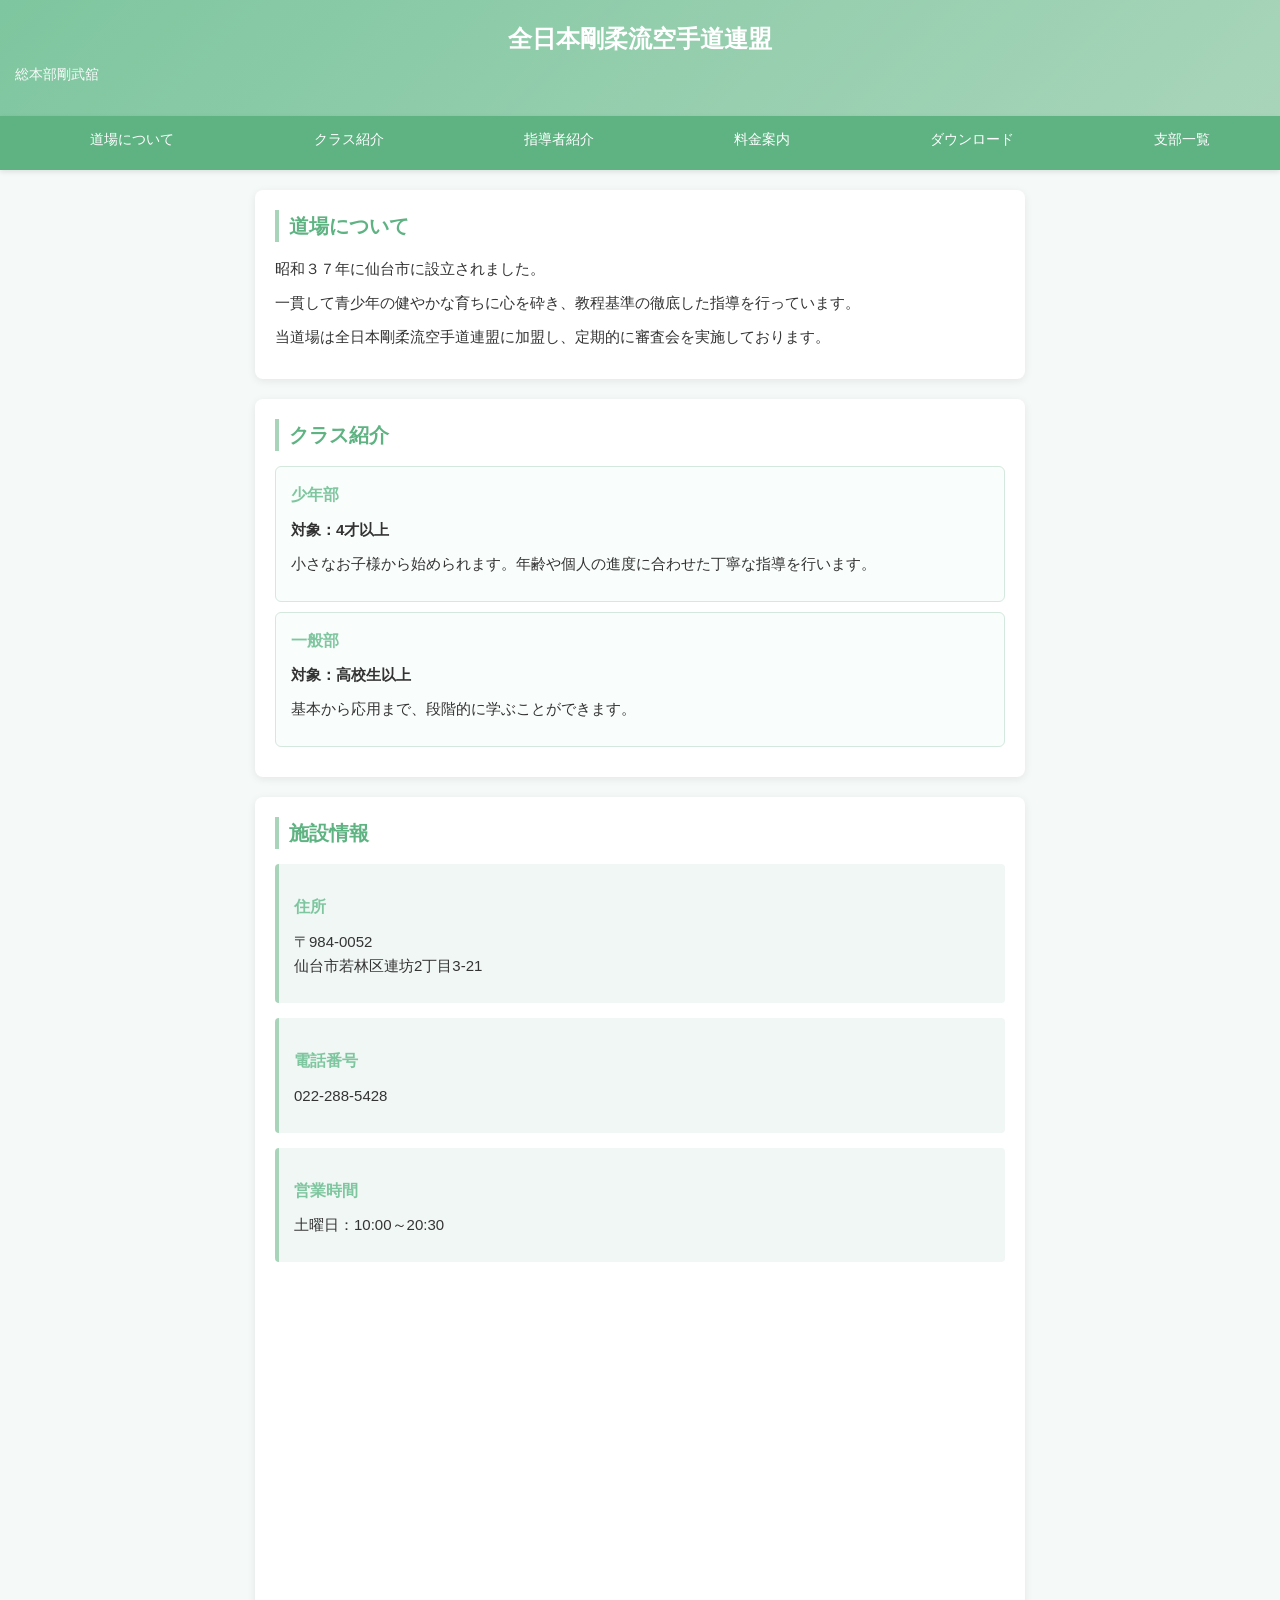
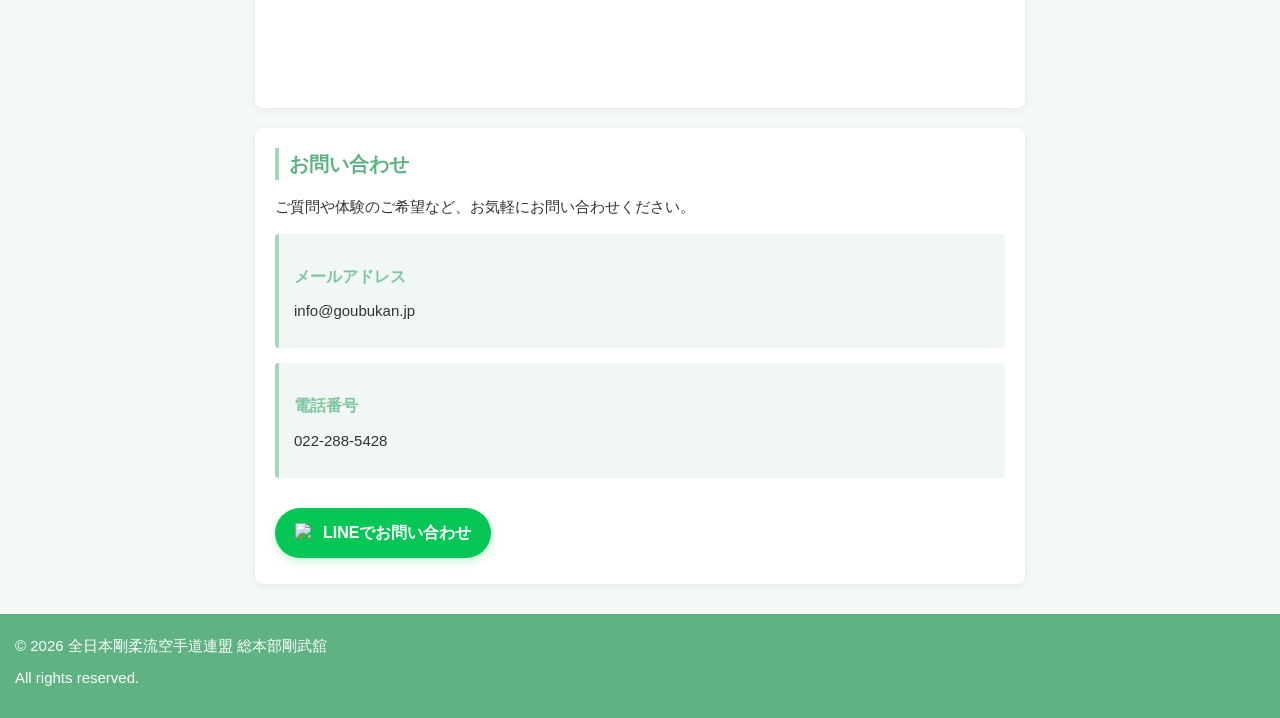
==== index.htm @ e51563cc "Replace the drift-prone Google embed with an OpenStreetMap embed at the dojo coordinates, without ne" ====
<!DOCTYPE html>
<html lang="ja">
<head>
    <meta charset="UTF-8">
    <meta name="viewport" content="width=device-width, initial-scale=1.0">
    <title>全日本剛柔流空手道連盟 総本部剛武舘</title>
    <style>
        * { margin: 0; padding: 0; box-sizing: border-box; }
        body { font-family: 'Segoe UI', 'Hiragino Sans', 'Noto Sans JP', sans-serif; line-height: 1.6; color: #333; background-color: #f5f9f7; }
        header { background: linear-gradient(135deg, #7ec69f 0%, #a8d5ba 100%); color: white; padding: 20px 15px; text-align: center; box-shadow: 0 2px 5px rgba(0,0,0,0.1); }
        header h1 { font-size: 24px; margin-bottom: 5px; font-weight: 600; }
        header p { font-size: 14px; opacity: 0.95; }
        nav { background-color: #5fb383; padding: 0; position: sticky; top: 0; z-index: 100; box-shadow: 0 2px 5px rgba(0,0,0,0.1); }
        nav ul { list-style: none; display: flex; justify-content: space-around; flex-wrap: wrap; }
        nav a { display: block; color: white; text-decoration: none; padding: 12px 15px; font-size: 14px; font-weight: 500; transition: background-color 0.3s ease; }
        nav a:hover { background-color: #4a9b6f; }
        main { max-width: 800px; margin: 20px auto; padding: 0 15px; }
        section { background: white; margin-bottom: 20px; padding: 20px; border-radius: 8px; box-shadow: 0 2px 8px rgba(0,0,0,0.08); }
        section h2 { color: #5fb383; margin-bottom: 15px; font-size: 20px; border-left: 4px solid #a8d5ba; padding-left: 10px; }
        section h3 { color: #7ec69f; margin-top: 15px; margin-bottom: 10px; font-size: 16px; }
        p { margin-bottom: 10px; text-align: justify; font-size: 15px; }
        ul { margin-left: 20px; margin-bottom: 15px; }
        li { margin-bottom: 8px; font-size: 15px; }
        .info-box { background-color: #f0f7f4; border-left: 4px solid #a8d5ba; padding: 15px; margin: 15px 0; border-radius: 4px; }
        .info-box strong { color: #5fb383; }
        .class-item { background-color: #f9fdfb; padding: 15px; margin-bottom: 10px; border-radius: 6px; border: 1px solid #d4e8dd; }
        .class-item h3 { margin-top: 0; }
        .btn-line {
            display: inline-flex;
            align-items: center;
            justify-content: center;
            gap: 8px;
            background-color: #06c755;
            color: white;
            text-decoration: none;
            font-weight: 700;
            padding: 12px 20px;
            border-radius: 999px;
            margin-top: 15px;
            box-shadow: 0 3px 10px rgba(6, 199, 85, 0.25);
        }
        .btn-line:hover { background-color: #04ad49; }
        .btn-line img { width: 20px; height: 20px; }
        .map-wrap { position: relative; padding-bottom: 56.25%; height: 0; overflow: hidden; margin-top: 12px; border-radius: 6px; }
        .map-wrap iframe { position: absolute; top: 0; left: 0; width: 100%; height: 100%; border: 0; }
        footer { background-color: #5fb383; color: white; text-align: center; padding: 20px 15px; margin-top: 30px; font-size: 13px; }
        footer p { margin-bottom: 8px; }
        a:focus, button:focus { outline: 2px solid #7ec69f; outline-offset: 2px; }
        @media (max-width: 600px) { header h1 { font-size: 18px; } nav a { padding: 10px 12px; font-size: 12px; } section { padding: 15px; } section h2 { font-size: 18px; } main { margin: 15px auto; } }
    </style>
</head>
<body>
    <header><h1>全日本剛柔流空手道連盟</h1><p>総本部剛武舘</p></header>
    <nav aria-label="メインナビゲーション"><ul>
        <li><a href="#about">道場について</a></li><li><a href="#classes">クラス紹介</a></li><li><a href="instructors.html">指導者紹介</a></li><li><a href="pricing.html">料金案内</a></li><li><a href="download.html">ダウンロード</a></li><li><a href="branches.html">支部一覧</a></li>
    </ul></nav>
    <main>
        <section id="about"><h2>道場について</h2><p>昭和３７年に仙台市に設立されました。</p><p>一貫して青少年の健やかな育ちに心を砕き、教程基準の徹底した指導を行っています。</p><p>当道場は全日本剛柔流空手道連盟に加盟し、定期的に審査会を実施しております。</p></section>
        <section id="classes"><h2>クラス紹介</h2><div class="class-item"><h3>少年部</h3><p><strong>対象：4才以上</strong></p><p>小さなお子様から始められます。年齢や個人の進度に合わせた丁寧な指導を行います。</p></div><div class="class-item"><h3>一般部</h3><p><strong>対象：高校生以上</strong></p><p>基本から応用まで、段階的に学ぶことができます。</p></div></section>
        <section id="info"><h2>施設情報</h2><div class="info-box"><h3>住所</h3><p>〒984-0052<br>仙台市若林区連坊2丁目3-21</p></div><div class="info-box"><h3>電話番号</h3><p>022-288-5428</p></div><div class="info-box"><h3>営業時間</h3><p>土曜日：10:00～20:30</p></div><div class="map-wrap"><iframe src="https://www.openstreetmap.org/export/embed.html?bbox=140.8865%2C38.2470%2C140.8980%2C38.2580&amp;layer=mapnik&amp;marker=38.252031%2C140.891762" style="border:0;" allowfullscreen="" loading="lazy" referrerpolicy="no-referrer-when-downgrade"></iframe></div></section>
        <section id="contact"><h2>お問い合わせ</h2><p>ご質問や体験のご希望など、お気軽にお問い合わせください。</p><div class="info-box"><h3>メールアドレス</h3><p>info@goubukan.jp</p></div><div class="info-box"><h3>電話番号</h3><p>022-288-5428</p></div><a class="btn-line" href="https://lin.ee/IbYzxVE" target="_blank" rel="noopener noreferrer"><img src="https://d.line-scdn.net/r/web/social/line_lp/line_logo_512.png" alt="LINE">LINEでお問い合わせ</a></section>
    </main>
    <footer><p>&copy; 2026 全日本剛柔流空手道連盟 総本部剛武舘</p><p>All rights reserved.</p></footer>
</body>
</html>
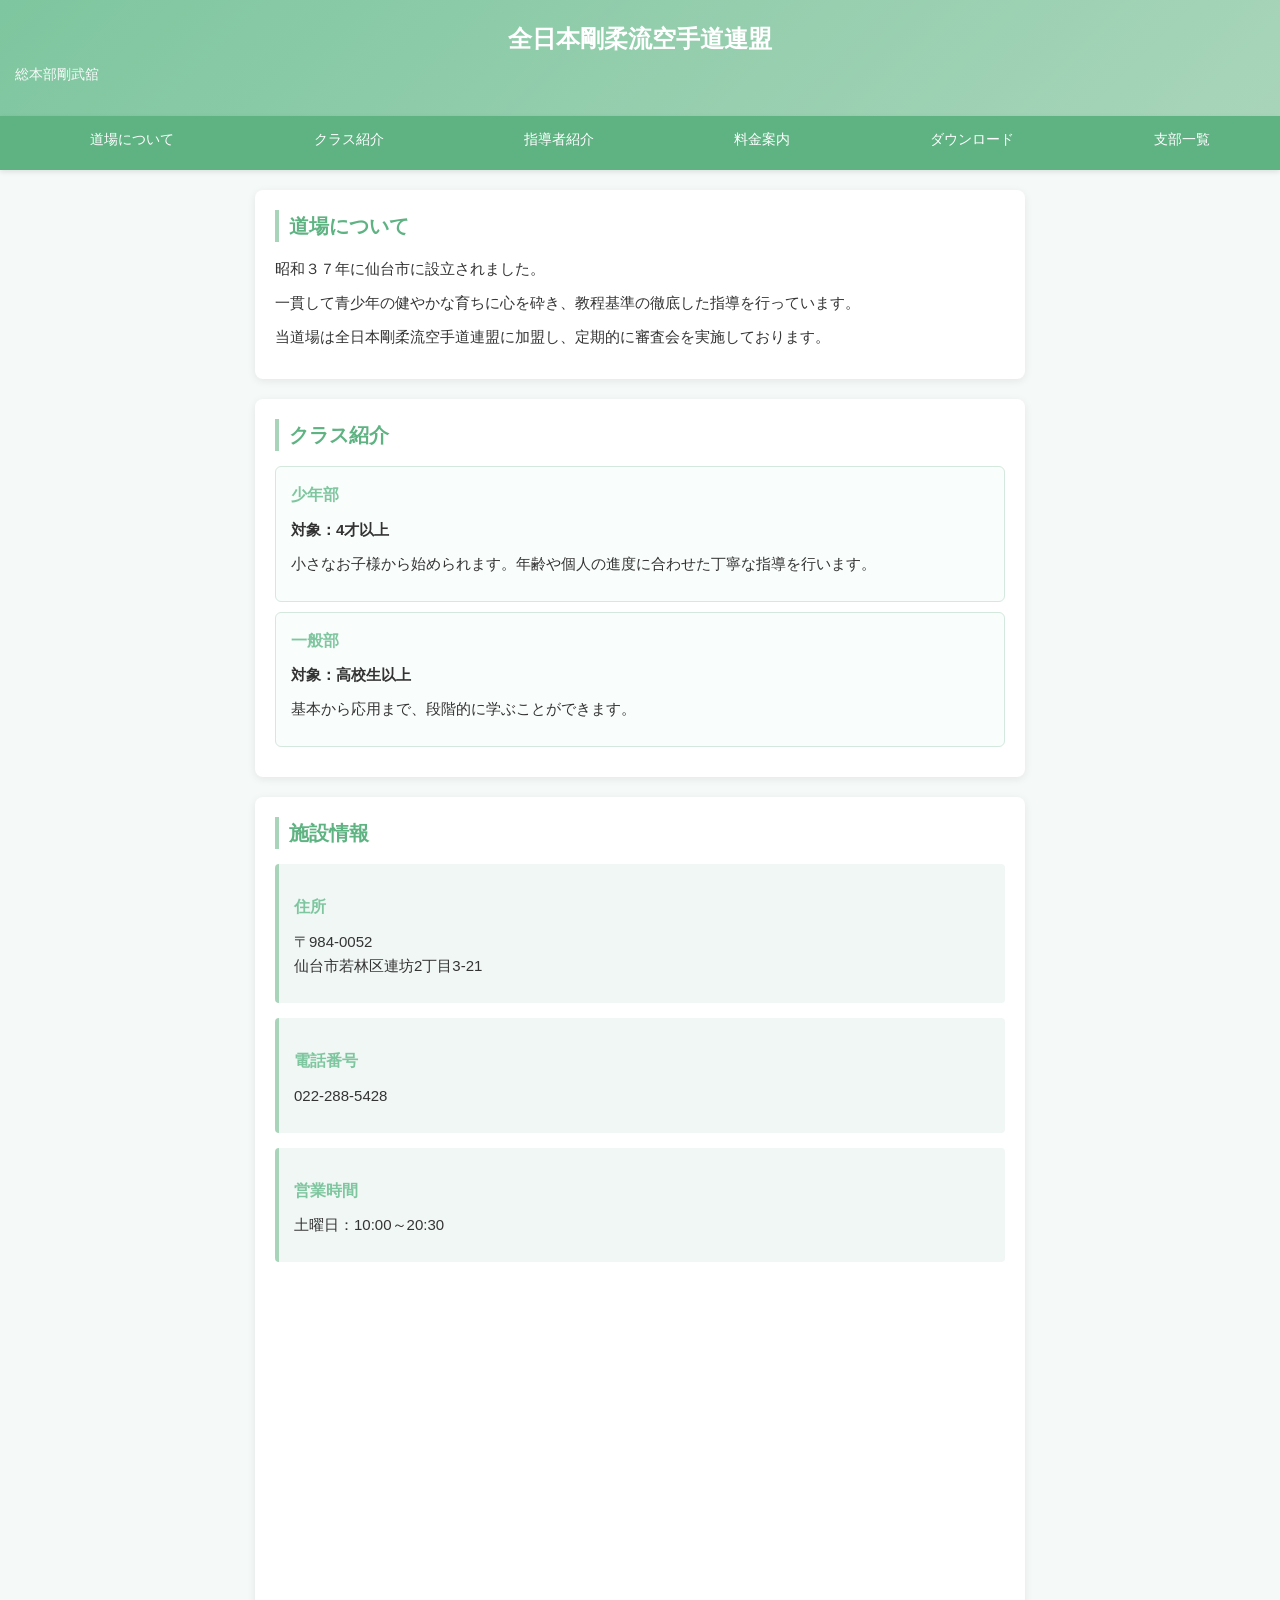
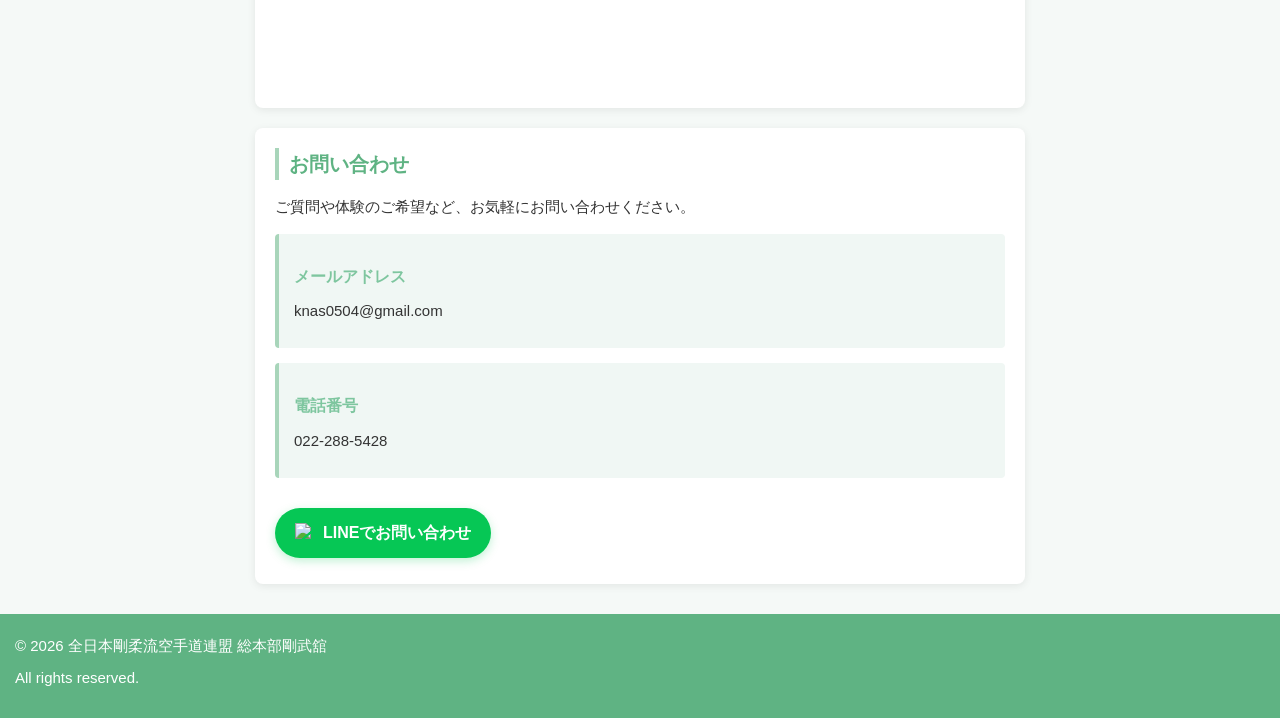
==== commit 2cf75c87: "Fix the contact email address to knas0504@gmail.com in the dojo website" ====
--- a/index.htm
+++ b/index.htm
@@ -58,7 +58,7 @@
         <section id="about"><h2>道場について</h2><p>昭和３７年に仙台市に設立されました。</p><p>一貫して青少年の健やかな育ちに心を砕き、教程基準の徹底した指導を行っています。</p><p>当道場は全日本剛柔流空手道連盟に加盟し、定期的に審査会を実施しております。</p></section>
         <section id="classes"><h2>クラス紹介</h2><div class="class-item"><h3>少年部</h3><p><strong>対象：4才以上</strong></p><p>小さなお子様から始められます。年齢や個人の進度に合わせた丁寧な指導を行います。</p></div><div class="class-item"><h3>一般部</h3><p><strong>対象：高校生以上</strong></p><p>基本から応用まで、段階的に学ぶことができます。</p></div></section>
         <section id="info"><h2>施設情報</h2><div class="info-box"><h3>住所</h3><p>〒984-0052<br>仙台市若林区連坊2丁目3-21</p></div><div class="info-box"><h3>電話番号</h3><p>022-288-5428</p></div><div class="info-box"><h3>営業時間</h3><p>土曜日：10:00～20:30</p></div><div class="map-wrap"><iframe src="https://www.openstreetmap.org/export/embed.html?bbox=140.8865%2C38.2470%2C140.8980%2C38.2580&amp;layer=mapnik&amp;marker=38.252031%2C140.891762" style="border:0;" allowfullscreen="" loading="lazy" referrerpolicy="no-referrer-when-downgrade"></iframe></div></section>
-        <section id="contact"><h2>お問い合わせ</h2><p>ご質問や体験のご希望など、お気軽にお問い合わせください。</p><div class="info-box"><h3>メールアドレス</h3><p>info@goubukan.jp</p></div><div class="info-box"><h3>電話番号</h3><p>022-288-5428</p></div><a class="btn-line" href="https://lin.ee/IbYzxVE" target="_blank" rel="noopener noreferrer"><img src="https://d.line-scdn.net/r/web/social/line_lp/line_logo_512.png" alt="LINE">LINEでお問い合わせ</a></section>
+        <section id="contact"><h2>お問い合わせ</h2><p>ご質問や体験のご希望など、お気軽にお問い合わせください。</p><div class="info-box"><h3>メールアドレス</h3><p>knas0504@gmail.com</p></div><div class="info-box"><h3>電話番号</h3><p>022-288-5428</p></div><a class="btn-line" href="https://lin.ee/IbYzxVE" target="_blank" rel="noopener noreferrer"><img src="https://d.line-scdn.net/r/web/social/line_lp/line_logo_512.png" alt="LINE">LINEでお問い合わせ</a></section>
     </main>
     <footer><p>&copy; 2026 全日本剛柔流空手道連盟 総本部剛武舘</p><p>All rights reserved.</p></footer>
 </body>
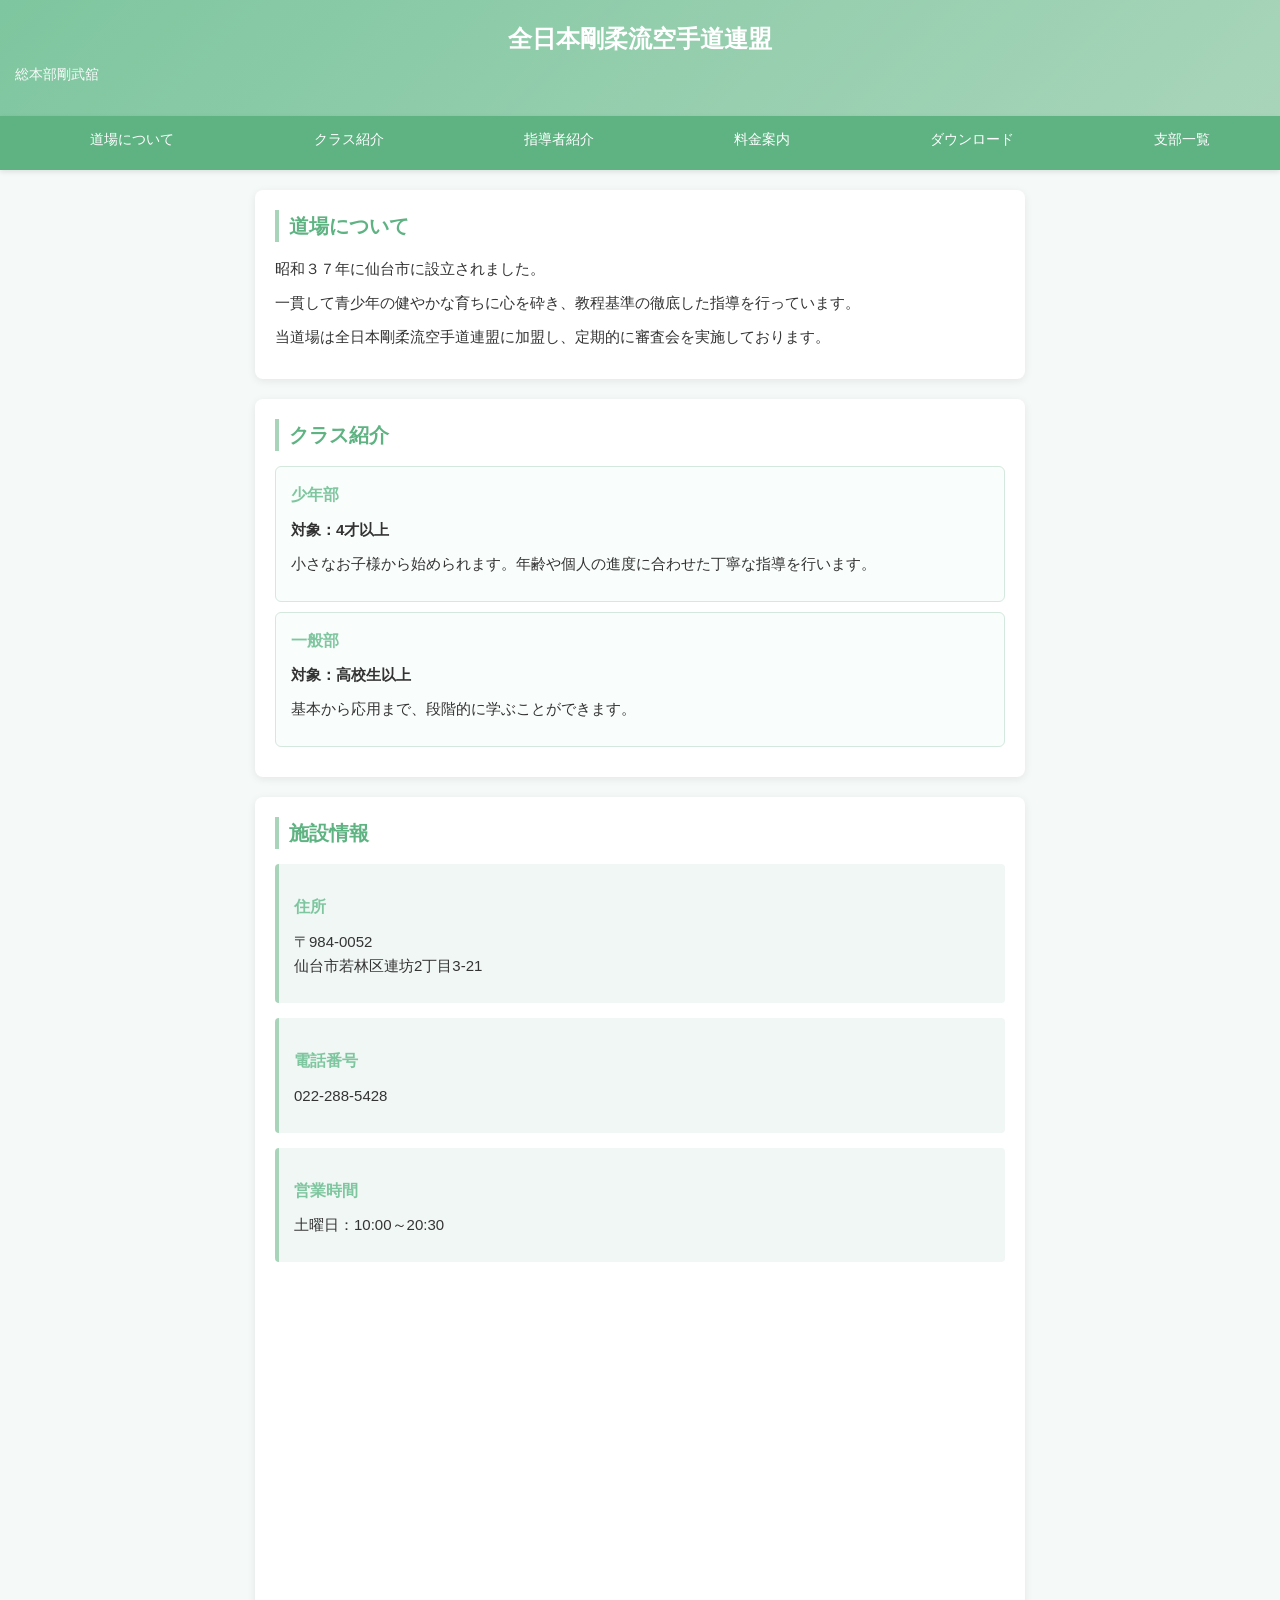
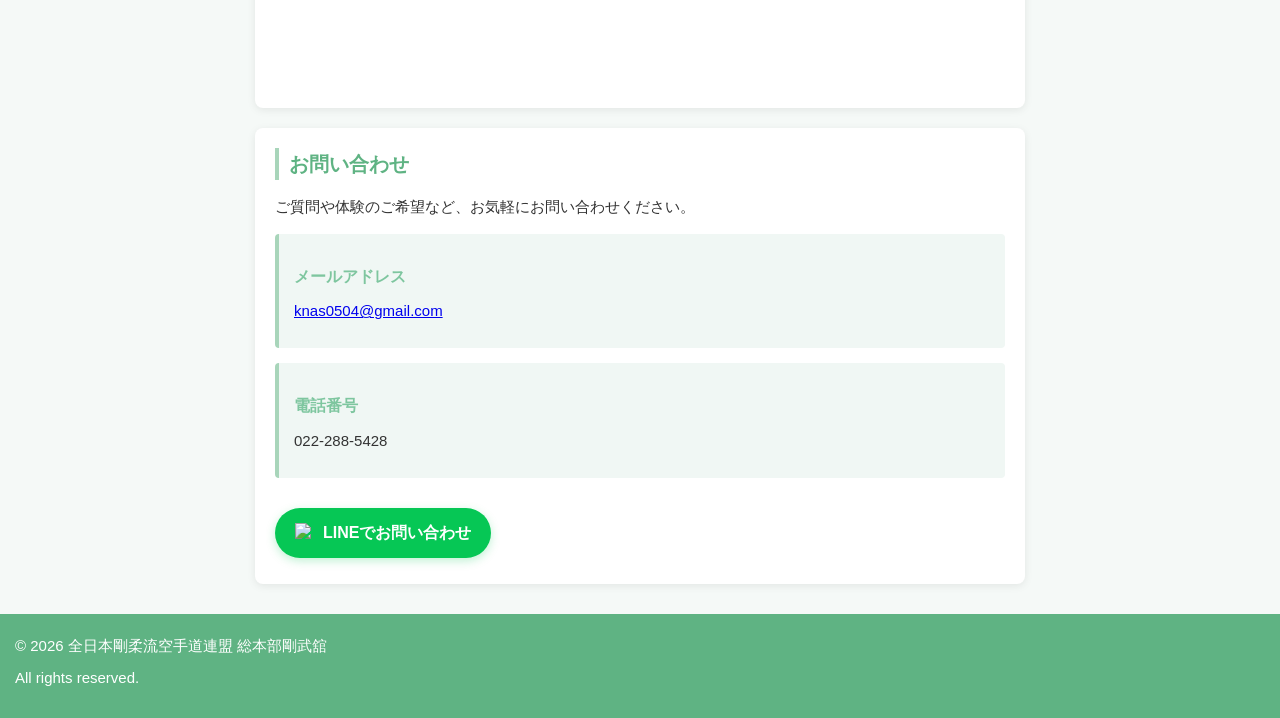
==== commit 9bb5fba2: "Turn the contact email into a mailto link so the user's default mail app opens on any device" ====
--- a/index.htm
+++ b/index.htm
@@ -58,7 +58,7 @@
         <section id="about"><h2>道場について</h2><p>昭和３７年に仙台市に設立されました。</p><p>一貫して青少年の健やかな育ちに心を砕き、教程基準の徹底した指導を行っています。</p><p>当道場は全日本剛柔流空手道連盟に加盟し、定期的に審査会を実施しております。</p></section>
         <section id="classes"><h2>クラス紹介</h2><div class="class-item"><h3>少年部</h3><p><strong>対象：4才以上</strong></p><p>小さなお子様から始められます。年齢や個人の進度に合わせた丁寧な指導を行います。</p></div><div class="class-item"><h3>一般部</h3><p><strong>対象：高校生以上</strong></p><p>基本から応用まで、段階的に学ぶことができます。</p></div></section>
         <section id="info"><h2>施設情報</h2><div class="info-box"><h3>住所</h3><p>〒984-0052<br>仙台市若林区連坊2丁目3-21</p></div><div class="info-box"><h3>電話番号</h3><p>022-288-5428</p></div><div class="info-box"><h3>営業時間</h3><p>土曜日：10:00～20:30</p></div><div class="map-wrap"><iframe src="https://www.openstreetmap.org/export/embed.html?bbox=140.8865%2C38.2470%2C140.8980%2C38.2580&amp;layer=mapnik&amp;marker=38.252031%2C140.891762" style="border:0;" allowfullscreen="" loading="lazy" referrerpolicy="no-referrer-when-downgrade"></iframe></div></section>
-        <section id="contact"><h2>お問い合わせ</h2><p>ご質問や体験のご希望など、お気軽にお問い合わせください。</p><div class="info-box"><h3>メールアドレス</h3><p>knas0504@gmail.com</p></div><div class="info-box"><h3>電話番号</h3><p>022-288-5428</p></div><a class="btn-line" href="https://lin.ee/IbYzxVE" target="_blank" rel="noopener noreferrer"><img src="https://d.line-scdn.net/r/web/social/line_lp/line_logo_512.png" alt="LINE">LINEでお問い合わせ</a></section>
+        <section id="contact"><h2>お問い合わせ</h2><p>ご質問や体験のご希望など、お気軽にお問い合わせください。</p><div class="info-box"><h3>メールアドレス</h3><p><a href="mailto:knas0504@gmail.com">knas0504@gmail.com</a></p></div><div class="info-box"><h3>電話番号</h3><p>022-288-5428</p></div><a class="btn-line" href="https://lin.ee/IbYzxVE" target="_blank" rel="noopener noreferrer"><img src="https://d.line-scdn.net/r/web/social/line_lp/line_logo_512.png" alt="LINE">LINEでお問い合わせ</a></section>
     </main>
     <footer><p>&copy; 2026 全日本剛柔流空手道連盟 総本部剛武舘</p><p>All rights reserved.</p></footer>
 </body>
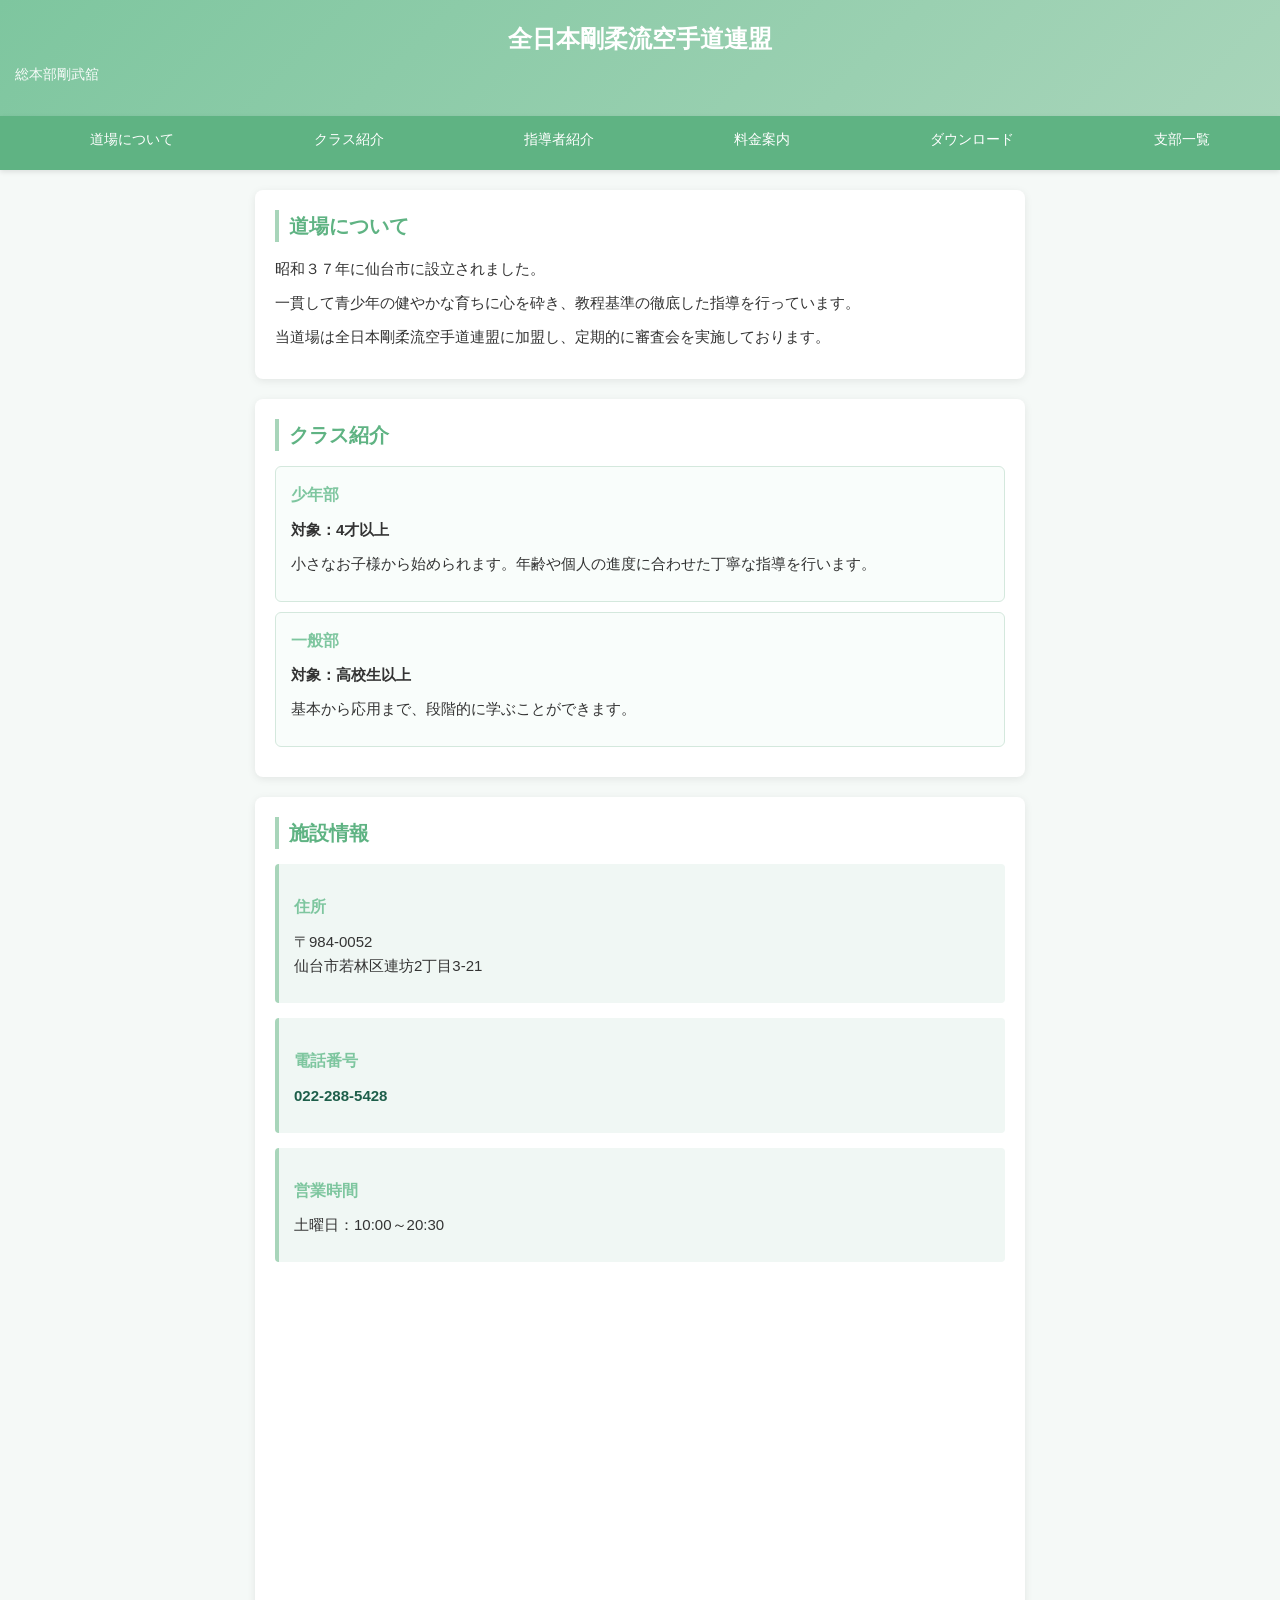
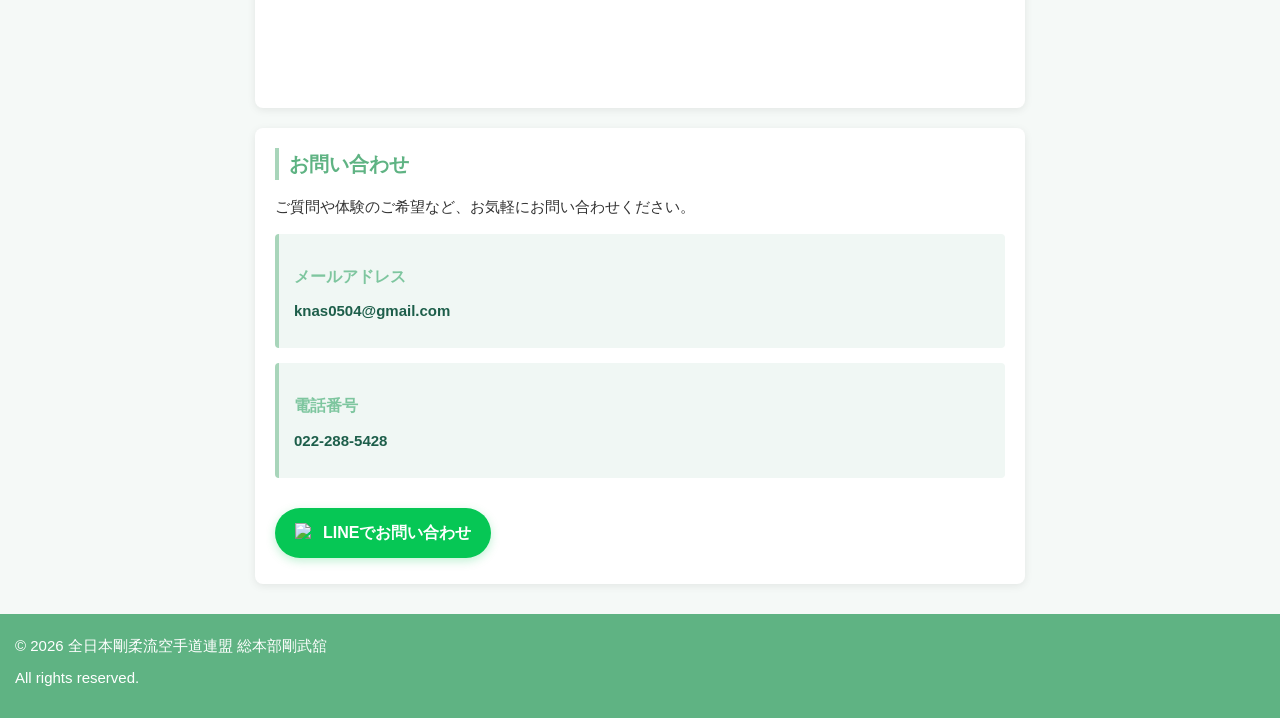
==== commit 89b7d221: "Convert contact details to clickable tel and mail links and polish the contact section styling" ====
--- a/index.htm
+++ b/index.htm
@@ -23,6 +23,8 @@
         li { margin-bottom: 8px; font-size: 15px; }
         .info-box { background-color: #f0f7f4; border-left: 4px solid #a8d5ba; padding: 15px; margin: 15px 0; border-radius: 4px; }
         .info-box strong { color: #5fb383; }
+        .contact-link { color: #1d5e4a; text-decoration: none; font-weight: 600; }
+        .contact-link:hover { text-decoration: underline; }
         .class-item { background-color: #f9fdfb; padding: 15px; margin-bottom: 10px; border-radius: 6px; border: 1px solid #d4e8dd; }
         .class-item h3 { margin-top: 0; }
         .btn-line {
@@ -57,8 +59,8 @@
     <main>
         <section id="about"><h2>道場について</h2><p>昭和３７年に仙台市に設立されました。</p><p>一貫して青少年の健やかな育ちに心を砕き、教程基準の徹底した指導を行っています。</p><p>当道場は全日本剛柔流空手道連盟に加盟し、定期的に審査会を実施しております。</p></section>
         <section id="classes"><h2>クラス紹介</h2><div class="class-item"><h3>少年部</h3><p><strong>対象：4才以上</strong></p><p>小さなお子様から始められます。年齢や個人の進度に合わせた丁寧な指導を行います。</p></div><div class="class-item"><h3>一般部</h3><p><strong>対象：高校生以上</strong></p><p>基本から応用まで、段階的に学ぶことができます。</p></div></section>
-        <section id="info"><h2>施設情報</h2><div class="info-box"><h3>住所</h3><p>〒984-0052<br>仙台市若林区連坊2丁目3-21</p></div><div class="info-box"><h3>電話番号</h3><p>022-288-5428</p></div><div class="info-box"><h3>営業時間</h3><p>土曜日：10:00～20:30</p></div><div class="map-wrap"><iframe src="https://www.openstreetmap.org/export/embed.html?bbox=140.8865%2C38.2470%2C140.8980%2C38.2580&amp;layer=mapnik&amp;marker=38.252031%2C140.891762" style="border:0;" allowfullscreen="" loading="lazy" referrerpolicy="no-referrer-when-downgrade"></iframe></div></section>
-        <section id="contact"><h2>お問い合わせ</h2><p>ご質問や体験のご希望など、お気軽にお問い合わせください。</p><div class="info-box"><h3>メールアドレス</h3><p><a href="mailto:knas0504@gmail.com">knas0504@gmail.com</a></p></div><div class="info-box"><h3>電話番号</h3><p>022-288-5428</p></div><a class="btn-line" href="https://lin.ee/IbYzxVE" target="_blank" rel="noopener noreferrer"><img src="https://d.line-scdn.net/r/web/social/line_lp/line_logo_512.png" alt="LINE">LINEでお問い合わせ</a></section>
+        <section id="info"><h2>施設情報</h2><div class="info-box"><h3>住所</h3><p>〒984-0052<br>仙台市若林区連坊2丁目3-21</p></div><div class="info-box"><h3>電話番号</h3><p><a class="contact-link" href="tel:0222885428">022-288-5428</a></p></div><div class="info-box"><h3>営業時間</h3><p>土曜日：10:00～20:30</p></div><div class="map-wrap"><iframe src="https://www.openstreetmap.org/export/embed.html?bbox=140.8865%2C38.2470%2C140.8980%2C38.2580&amp;layer=mapnik&amp;marker=38.252031%2C140.891762" style="border:0;" allowfullscreen="" loading="lazy" referrerpolicy="no-referrer-when-downgrade"></iframe></div></section>
+        <section id="contact"><h2>お問い合わせ</h2><p>ご質問や体験のご希望など、お気軽にお問い合わせください。</p><div class="info-box"><h3>メールアドレス</h3><p><a class="contact-link" href="mailto:knas0504@gmail.com">knas0504@gmail.com</a></p></div><div class="info-box"><h3>電話番号</h3><p><a class="contact-link" href="tel:0222885428">022-288-5428</a></p></div><a class="btn-line" href="https://lin.ee/IbYzxVE" target="_blank" rel="noopener noreferrer"><img src="https://d.line-scdn.net/r/web/social/line_lp/line_logo_512.png" alt="LINE">LINEでお問い合わせ</a></section>
     </main>
     <footer><p>&copy; 2026 全日本剛柔流空手道連盟 総本部剛武舘</p><p>All rights reserved.</p></footer>
 </body>
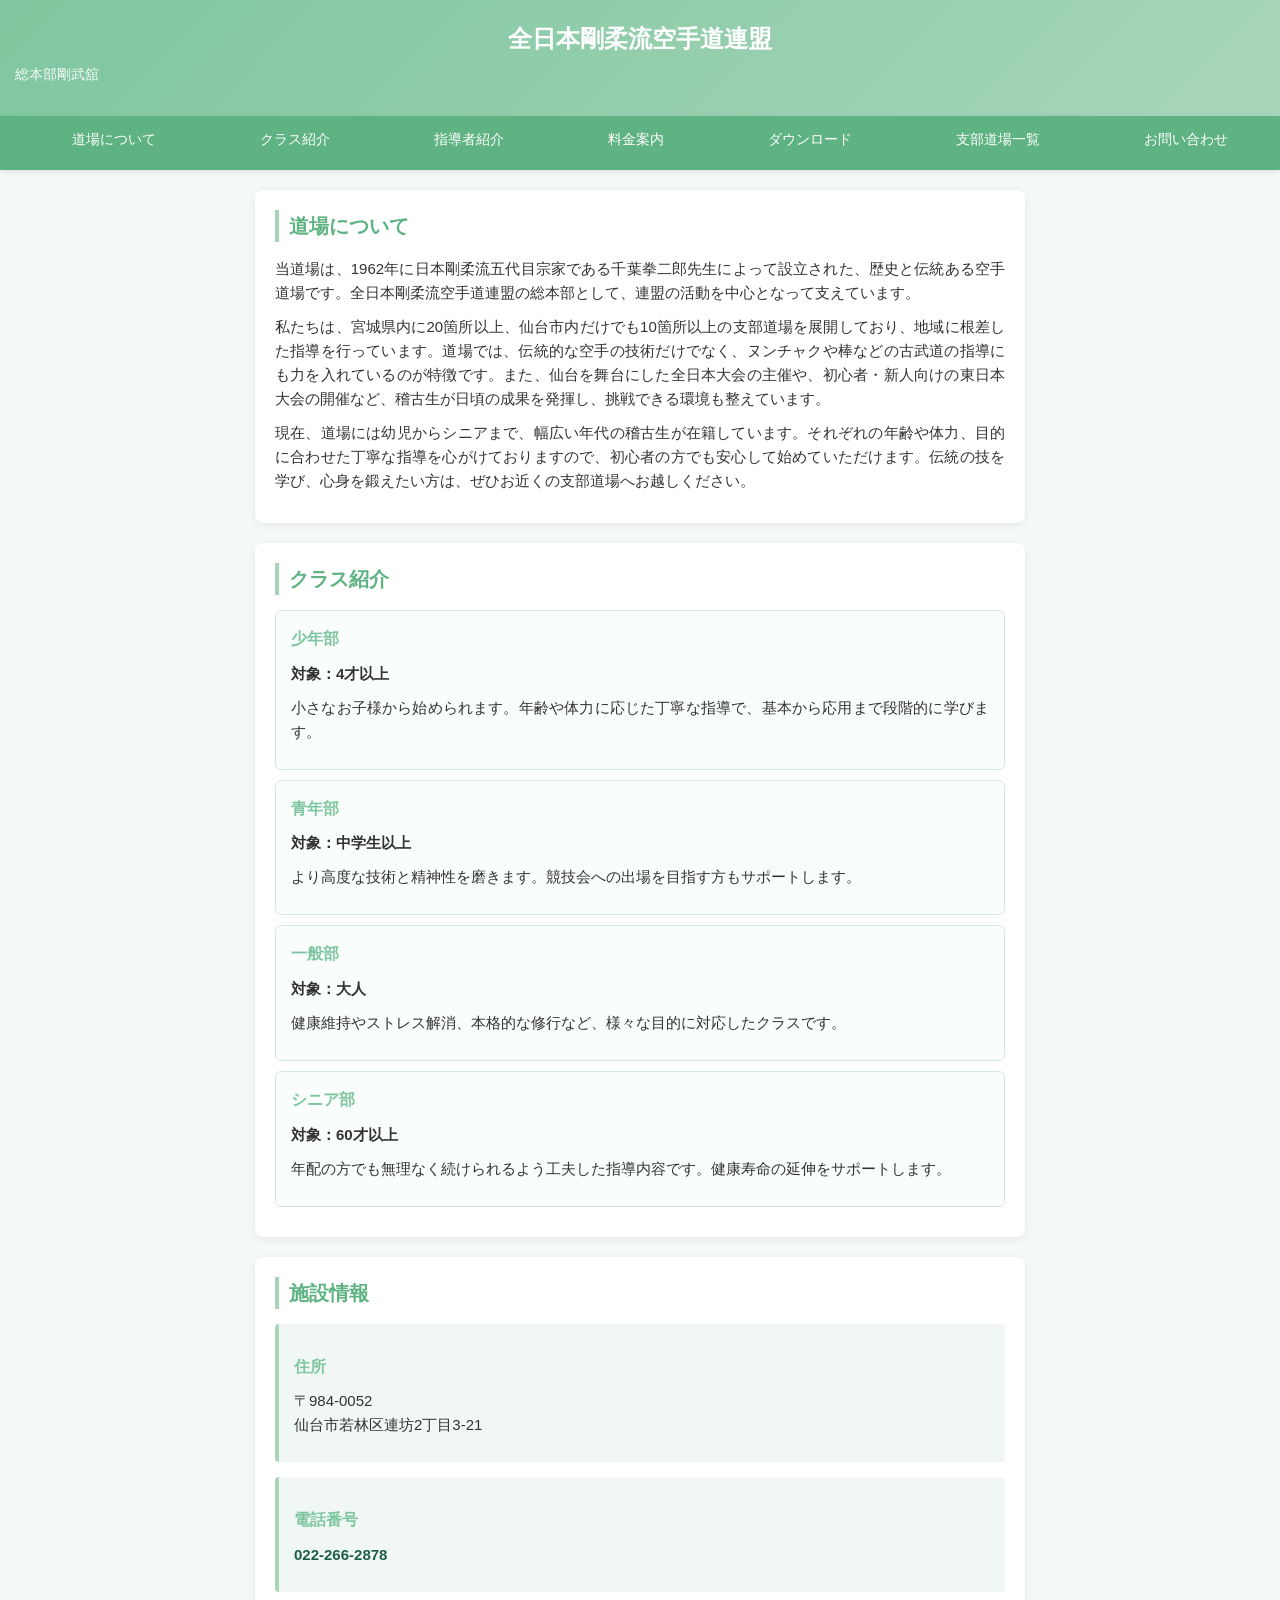
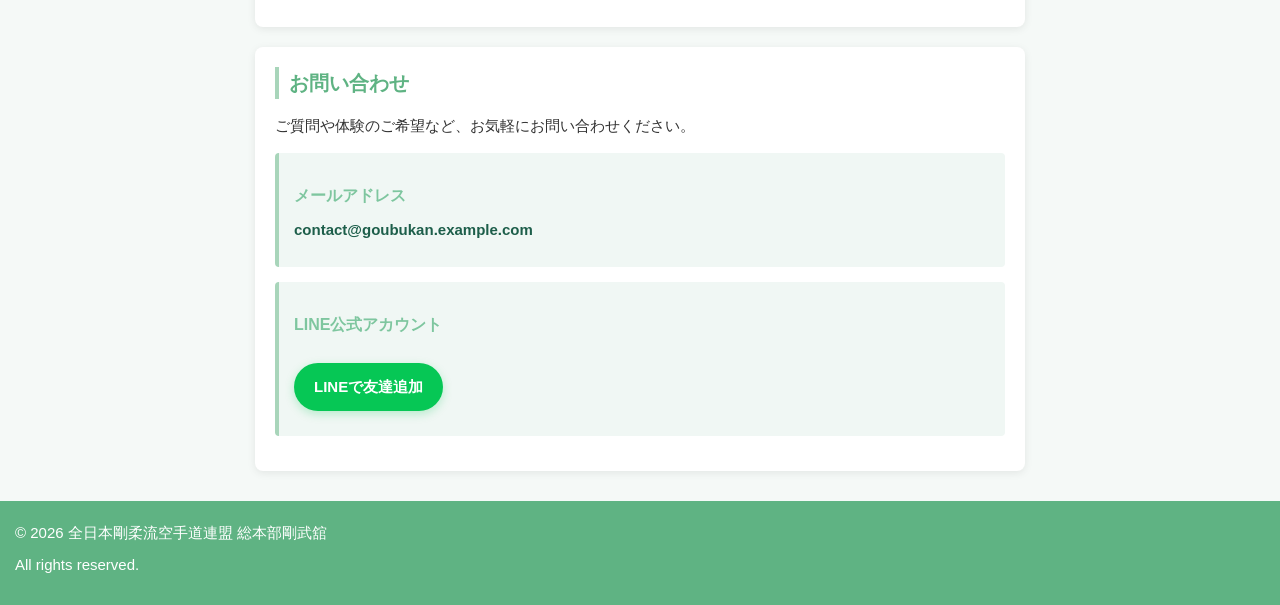
==== commit e1abd166: "Replace the dojo introduction copy with the requested historical and branch overview text" ====
--- a/index.htm
+++ b/index.htm
@@ -54,14 +54,14 @@
 <body>
     <header><h1>全日本剛柔流空手道連盟</h1><p>総本部剛武舘</p></header>
     <nav aria-label="メインナビゲーション"><ul>
-        <li><a href="#about">道場について</a></li><li><a href="#classes">クラス紹介</a></li><li><a href="instructors.html">指導者紹介</a></li><li><a href="pricing.html">料金案内</a></li><li><a href="download.html">ダウンロード</a></li><li><a href="branches.html">支部一覧</a></li>
+        <li><a href="#about">道場について</a></li><li><a href="#classes">クラス紹介</a></li><li><a href="instructors.html">指導者紹介</a></li><li><a href="pricing.html">料金案内</a></li><li><a href="download.html">ダウンロード</a></li><li><a href="branches.html">支部道場一覧</a></li><li><a href="#contact">お問い合わせ</a></li>
     </ul></nav>
     <main>
-        <section id="about"><h2>道場について</h2><p>昭和３７年に仙台市に設立されました。</p><p>一貫して青少年の健やかな育ちに心を砕き、教程基準の徹底した指導を行っています。</p><p>当道場は全日本剛柔流空手道連盟に加盟し、定期的に審査会を実施しております。</p></section>
-        <section id="classes"><h2>クラス紹介</h2><div class="class-item"><h3>少年部</h3><p><strong>対象：4才以上</strong></p><p>小さなお子様から始められます。年齢や個人の進度に合わせた丁寧な指導を行います。</p></div><div class="class-item"><h3>一般部</h3><p><strong>対象：高校生以上</strong></p><p>基本から応用まで、段階的に学ぶことができます。</p></div></section>
-        <section id="info"><h2>施設情報</h2><div class="info-box"><h3>住所</h3><p>〒984-0052<br>仙台市若林区連坊2丁目3-21</p></div><div class="info-box"><h3>電話番号</h3><p><a class="contact-link" href="tel:0222885428">022-288-5428</a></p></div><div class="info-box"><h3>営業時間</h3><p>土曜日：10:00～20:30</p></div><div class="map-wrap"><iframe src="https://www.openstreetmap.org/export/embed.html?bbox=140.8865%2C38.2470%2C140.8980%2C38.2580&amp;layer=mapnik&amp;marker=38.252031%2C140.891762" style="border:0;" allowfullscreen="" loading="lazy" referrerpolicy="no-referrer-when-downgrade"></iframe></div></section>
-        <section id="contact"><h2>お問い合わせ</h2><p>ご質問や体験のご希望など、お気軽にお問い合わせください。</p><div class="info-box"><h3>メールアドレス</h3><p><a class="contact-link" href="mailto:knas0504@gmail.com">knas0504@gmail.com</a></p></div><div class="info-box"><h3>電話番号</h3><p><a class="contact-link" href="tel:0222885428">022-288-5428</a></p></div><a class="btn-line" href="https://lin.ee/IbYzxVE" target="_blank" rel="noopener noreferrer"><img src="https://d.line-scdn.net/r/web/social/line_lp/line_logo_512.png" alt="LINE">LINEでお問い合わせ</a></section>
+        <section id="about"><h2>道場について</h2><p>当道場は、1962年に日本剛柔流五代目宗家である千葉拳二郎先生によって設立された、歴史と伝統ある空手道場です。全日本剛柔流空手道連盟の総本部として、連盟の活動を中心となって支えています。</p><p>私たちは、宮城県内に20箇所以上、仙台市内だけでも10箇所以上の支部道場を展開しており、地域に根差した指導を行っています。道場では、伝統的な空手の技術だけでなく、ヌンチャクや棒などの古武道の指導にも力を入れているのが特徴です。また、仙台を舞台にした全日本大会の主催や、初心者・新人向けの東日本大会の開催など、稽古生が日頃の成果を発揮し、挑戦できる環境も整えています。</p><p>現在、道場には幼児からシニアまで、幅広い年代の稽古生が在籍しています。それぞれの年齢や体力、目的に合わせた丁寧な指導を心がけておりますので、初心者の方でも安心して始めていただけます。伝統の技を学び、心身を鍛えたい方は、ぜひお近くの支部道場へお越しください。</p></section>
+        <section id="classes"><h2>クラス紹介</h2><div class="class-item"><h3>少年部</h3><p><strong>対象：4才以上</strong></p><p>小さなお子様から始められます。年齢や体力に応じた丁寧な指導で、基本から応用まで段階的に学びます。</p></div><div class="class-item"><h3>青年部</h3><p><strong>対象：中学生以上</strong></p><p>より高度な技術と精神性を磨きます。競技会への出場を目指す方もサポートします。</p></div><div class="class-item"><h3>一般部</h3><p><strong>対象：大人</strong></p><p>健康維持やストレス解消、本格的な修行など、様々な目的に対応したクラスです。</p></div><div class="class-item"><h3>シニア部</h3><p><strong>対象：60才以上</strong></p><p>年配の方でも無理なく続けられるよう工夫した指導内容です。健康寿命の延伸をサポートします。</p></div></section>
+        <section id="info"><h2>施設情報</h2><div class="info-box"><h3>住所</h3><p>〒984-0052<br>仙台市若林区連坊2丁目3-21</p></div><div class="info-box"><h3>電話番号</h3><p><a href="tel:022-266-2878" class="contact-link">022-266-2878</a></p></div></section>
+        <section id="contact"><h2>お問い合わせ</h2><p>ご質問や体験のご希望など、お気軽にお問い合わせください。</p><div class="info-box"><h3>メールアドレス</h3><p><a href="mailto:contact@goubukan.example.com" class="contact-link">contact@goubukan.example.com</a></p></div><div class="info-box"><h3>LINE公式アカウント</h3><p><a href="https://line.me/R/ti/p/@example" class="btn-line">LINEで友達追加</a></p></div></section>
     </main>
     <footer><p>&copy; 2026 全日本剛柔流空手道連盟 総本部剛武舘</p><p>All rights reserved.</p></footer>
 </body>
-</html>
+</html>
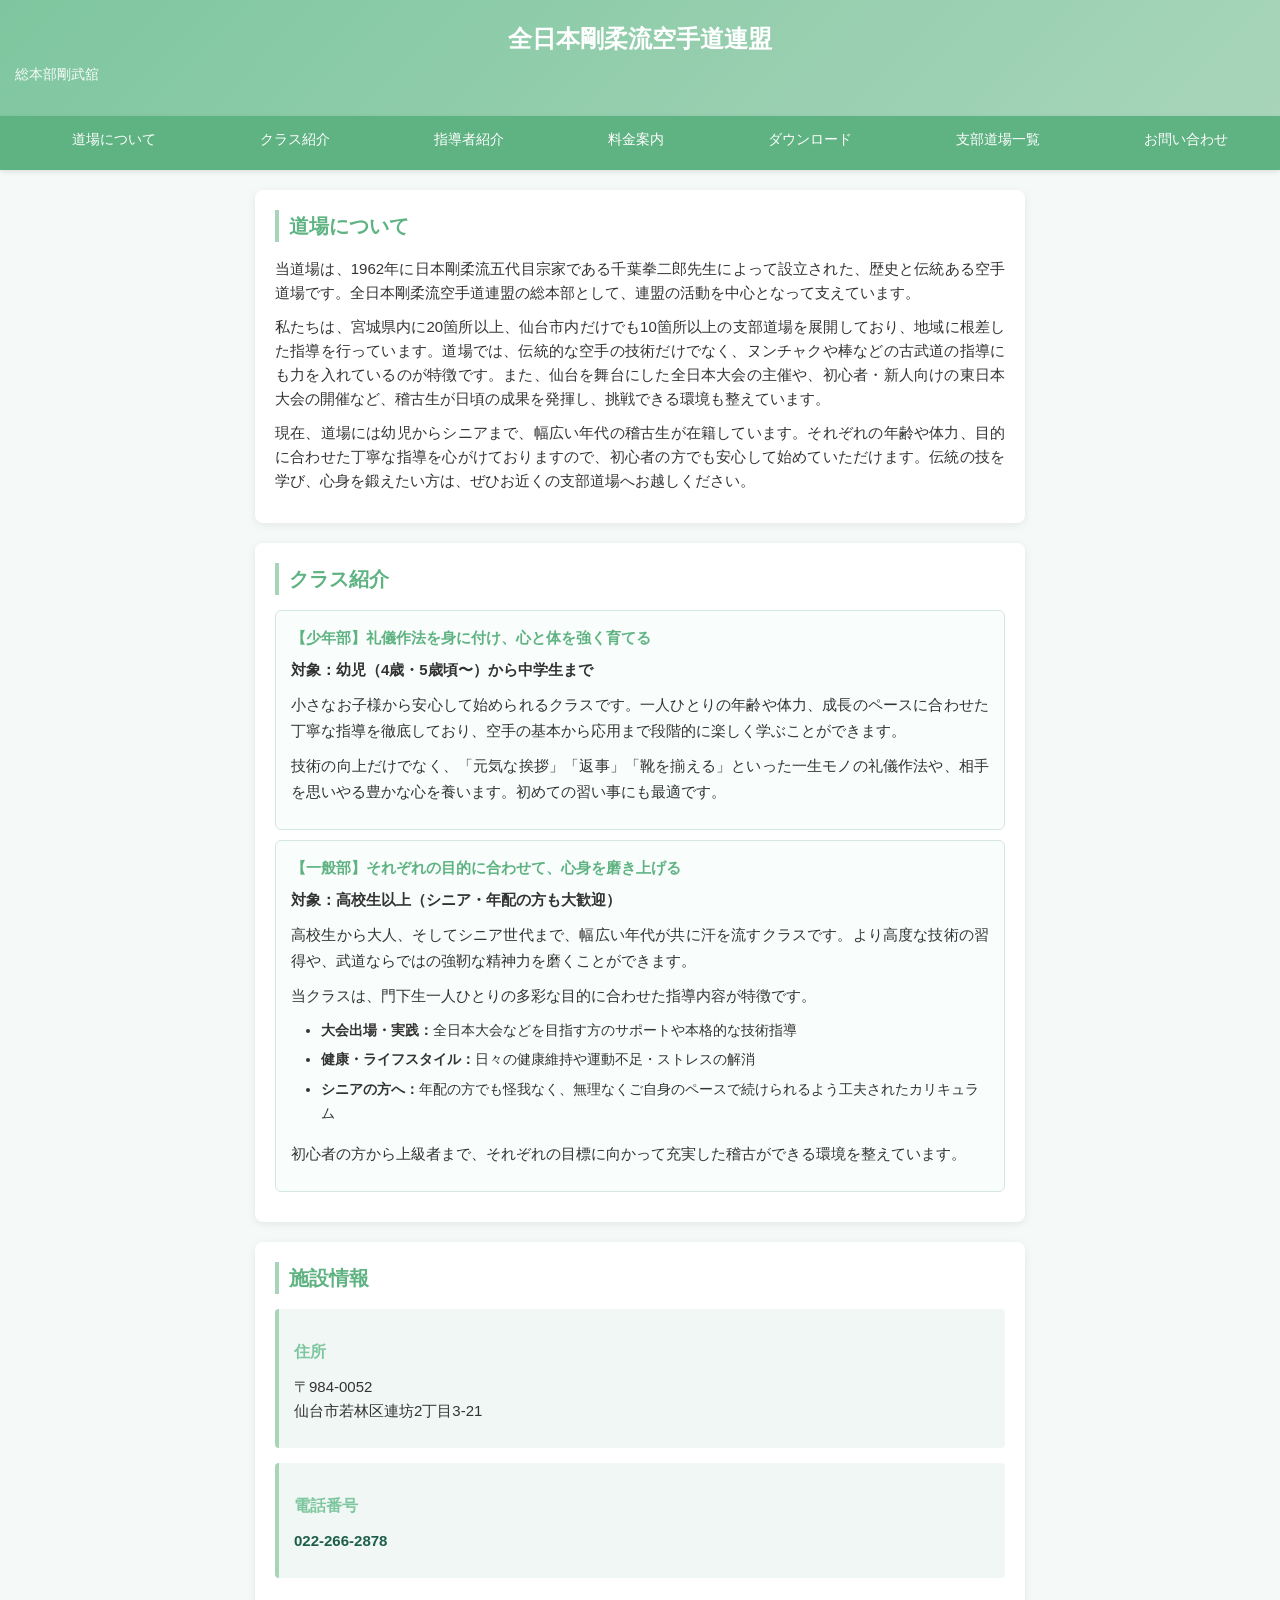
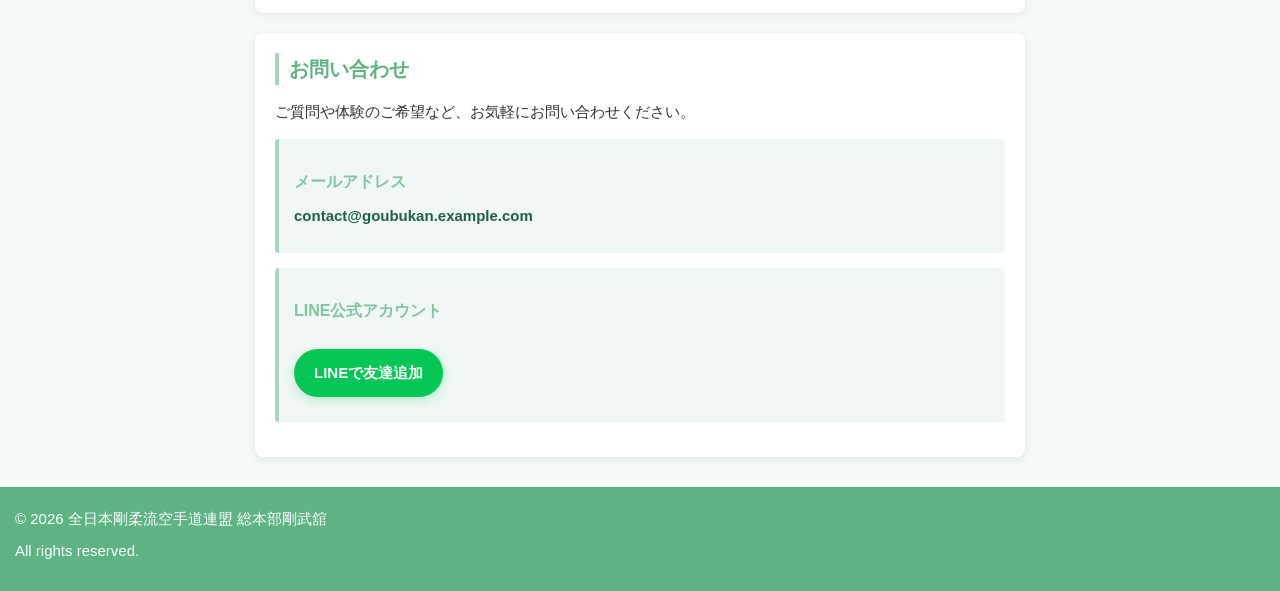
==== commit ba2e3f55: "Update class introduction with detailed descriptions of Shonen-bu and Ippan-bu classes" ====
--- a/index.htm
+++ b/index.htm
@@ -27,6 +27,11 @@
         .contact-link:hover { text-decoration: underline; }
         .class-item { background-color: #f9fdfb; padding: 15px; margin-bottom: 10px; border-radius: 6px; border: 1px solid #d4e8dd; }
         .class-item h3 { margin-top: 0; }
+        .class-item-title { color: #5fb383; font-weight: 600; font-size: 15px; margin-bottom: 8px; }
+        .class-item-subtitle { color: #7ec69f; font-weight: 600; font-size: 14px; margin-top: 10px; margin-bottom: 5px; }
+        .class-item-content { font-size: 15px; line-height: 1.7; }
+        .class-item-content ul { margin-left: 30px; margin-top: 8px; }
+        .class-item-content li { margin-bottom: 6px; font-size: 14px; }
         .btn-line {
             display: inline-flex;
             align-items: center;
@@ -58,7 +63,30 @@
     </ul></nav>
     <main>
         <section id="about"><h2>道場について</h2><p>当道場は、1962年に日本剛柔流五代目宗家である千葉拳二郎先生によって設立された、歴史と伝統ある空手道場です。全日本剛柔流空手道連盟の総本部として、連盟の活動を中心となって支えています。</p><p>私たちは、宮城県内に20箇所以上、仙台市内だけでも10箇所以上の支部道場を展開しており、地域に根差した指導を行っています。道場では、伝統的な空手の技術だけでなく、ヌンチャクや棒などの古武道の指導にも力を入れているのが特徴です。また、仙台を舞台にした全日本大会の主催や、初心者・新人向けの東日本大会の開催など、稽古生が日頃の成果を発揮し、挑戦できる環境も整えています。</p><p>現在、道場には幼児からシニアまで、幅広い年代の稽古生が在籍しています。それぞれの年齢や体力、目的に合わせた丁寧な指導を心がけておりますので、初心者の方でも安心して始めていただけます。伝統の技を学び、心身を鍛えたい方は、ぜひお近くの支部道場へお越しください。</p></section>
-        <section id="classes"><h2>クラス紹介</h2><div class="class-item"><h3>少年部</h3><p><strong>対象：4才以上</strong></p><p>小さなお子様から始められます。年齢や体力に応じた丁寧な指導で、基本から応用まで段階的に学びます。</p></div><div class="class-item"><h3>青年部</h3><p><strong>対象：中学生以上</strong></p><p>より高度な技術と精神性を磨きます。競技会への出場を目指す方もサポートします。</p></div><div class="class-item"><h3>一般部</h3><p><strong>対象：大人</strong></p><p>健康維持やストレス解消、本格的な修行など、様々な目的に対応したクラスです。</p></div><div class="class-item"><h3>シニア部</h3><p><strong>対象：60才以上</strong></p><p>年配の方でも無理なく続けられるよう工夫した指導内容です。健康寿命の延伸をサポートします。</p></div></section>
+        <section id="classes"><h2>クラス紹介</h2>
+            <div class="class-item">
+                <div class="class-item-title">【少年部】礼儀作法を身に付け、心と体を強く育てる</div>
+                <p><strong>対象：幼児（4歳・5歳頃〜）から中学生まで</strong></p>
+                <div class="class-item-content">
+                    <p>小さなお子様から安心して始められるクラスです。一人ひとりの年齢や体力、成長のペースに合わせた丁寧な指導を徹底しており、空手の基本から応用まで段階的に楽しく学ぶことができます。</p>
+                    <p>技術の向上だけでなく、「元気な挨拶」「返事」「靴を揃える」といった一生モノの礼儀作法や、相手を思いやる豊かな心を養います。初めての習い事にも最適です。</p>
+                </div>
+            </div>
+            <div class="class-item">
+                <div class="class-item-title">【一般部】それぞれの目的に合わせて、心身を磨き上げる</div>
+                <p><strong>対象：高校生以上（シニア・年配の方も大歓迎）</strong></p>
+                <div class="class-item-content">
+                    <p>高校生から大人、そしてシニア世代まで、幅広い年代が共に汗を流すクラスです。より高度な技術の習得や、武道ならではの強靭な精神力を磨くことができます。</p>
+                    <p>当クラスは、門下生一人ひとりの多彩な目的に合わせた指導内容が特徴です。</p>
+                    <ul>
+                        <li><strong>大会出場・実践：</strong>全日本大会などを目指す方のサポートや本格的な技術指導</li>
+                        <li><strong>健康・ライフスタイル：</strong>日々の健康維持や運動不足・ストレスの解消</li>
+                        <li><strong>シニアの方へ：</strong>年配の方でも怪我なく、無理なくご自身のペースで続けられるよう工夫されたカリキュラム</li>
+                    </ul>
+                    <p>初心者の方から上級者まで、それぞれの目標に向かって充実した稽古ができる環境を整えています。</p>
+                </div>
+            </div>
+        </section>
         <section id="info"><h2>施設情報</h2><div class="info-box"><h3>住所</h3><p>〒984-0052<br>仙台市若林区連坊2丁目3-21</p></div><div class="info-box"><h3>電話番号</h3><p><a href="tel:022-266-2878" class="contact-link">022-266-2878</a></p></div></section>
         <section id="contact"><h2>お問い合わせ</h2><p>ご質問や体験のご希望など、お気軽にお問い合わせください。</p><div class="info-box"><h3>メールアドレス</h3><p><a href="mailto:contact@goubukan.example.com" class="contact-link">contact@goubukan.example.com</a></p></div><div class="info-box"><h3>LINE公式アカウント</h3><p><a href="https://line.me/R/ti/p/@example" class="btn-line">LINEで友達追加</a></p></div></section>
     </main>
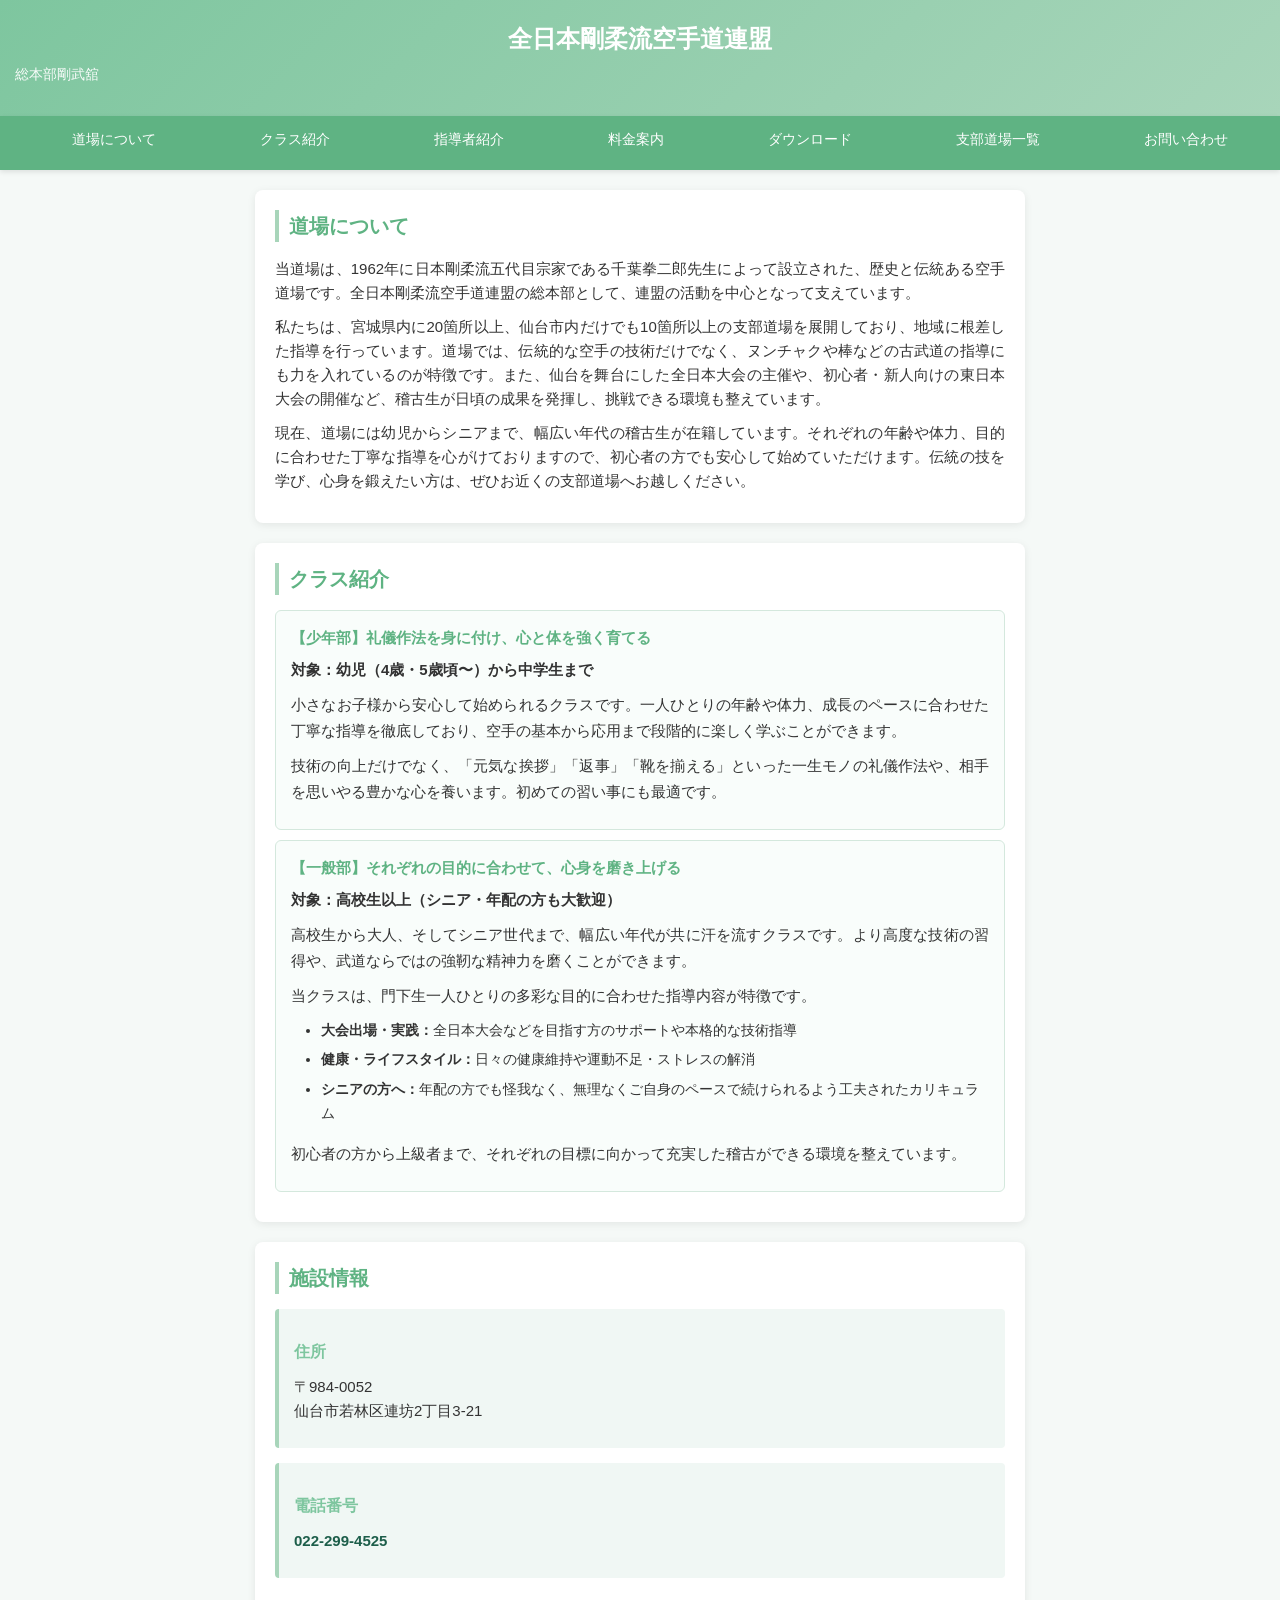
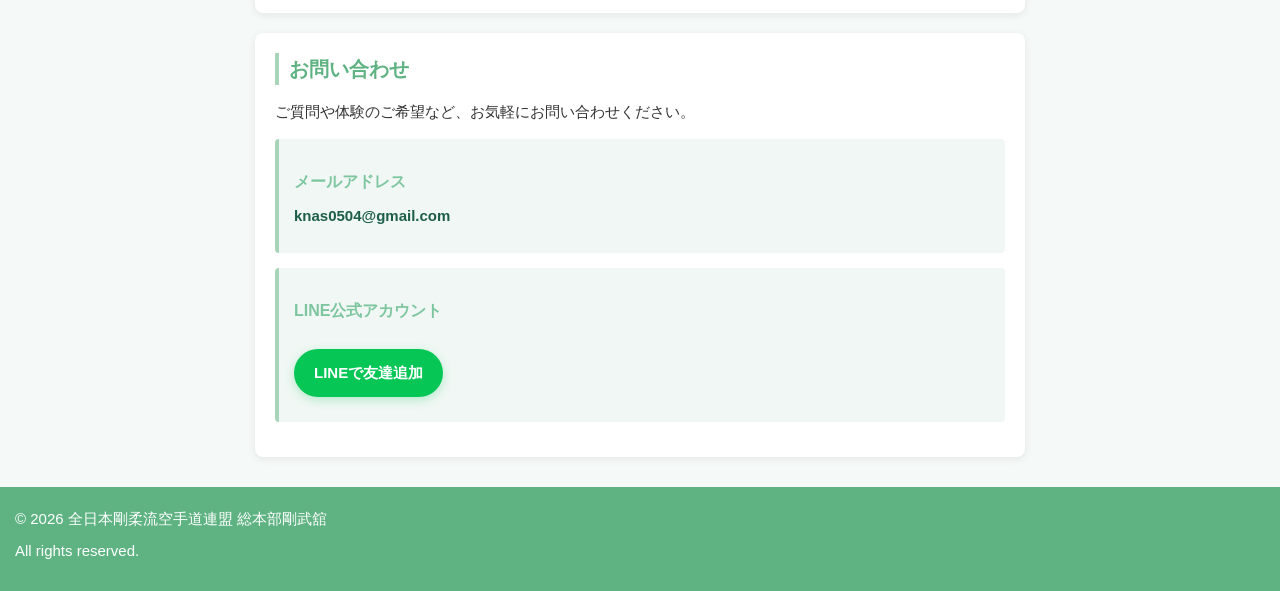
==== commit 78eb4fd9: "Update phone number, email address, and LINE URL" ====
--- a/index.htm
+++ b/index.htm
@@ -87,8 +87,8 @@
                 </div>
             </div>
         </section>
-        <section id="info"><h2>施設情報</h2><div class="info-box"><h3>住所</h3><p>〒984-0052<br>仙台市若林区連坊2丁目3-21</p></div><div class="info-box"><h3>電話番号</h3><p><a href="tel:022-266-2878" class="contact-link">022-266-2878</a></p></div></section>
-        <section id="contact"><h2>お問い合わせ</h2><p>ご質問や体験のご希望など、お気軽にお問い合わせください。</p><div class="info-box"><h3>メールアドレス</h3><p><a href="mailto:contact@goubukan.example.com" class="contact-link">contact@goubukan.example.com</a></p></div><div class="info-box"><h3>LINE公式アカウント</h3><p><a href="https://line.me/R/ti/p/@example" class="btn-line">LINEで友達追加</a></p></div></section>
+        <section id="info"><h2>施設情報</h2><div class="info-box"><h3>住所</h3><p>〒984-0052<br>仙台市若林区連坊2丁目3-21</p></div><div class="info-box"><h3>電話番号</h3><p><a href="tel:022-299-4525" class="contact-link">022-299-4525</a></p></div></section>
+        <section id="contact"><h2>お問い合わせ</h2><p>ご質問や体験のご希望など、お気軽にお問い合わせください。</p><div class="info-box"><h3>メールアドレス</h3><p><a href="mailto:knas0504@gmail.com" class="contact-link">knas0504@gmail.com</a></p></div><div class="info-box"><h3>LINE公式アカウント</h3><p><a href="https://lin.ee/5XdmVxu" class="btn-line">LINEで友達追加</a></p></div></section>
     </main>
     <footer><p>&copy; 2026 全日本剛柔流空手道連盟 総本部剛武舘</p><p>All rights reserved.</p></footer>
 </body>
